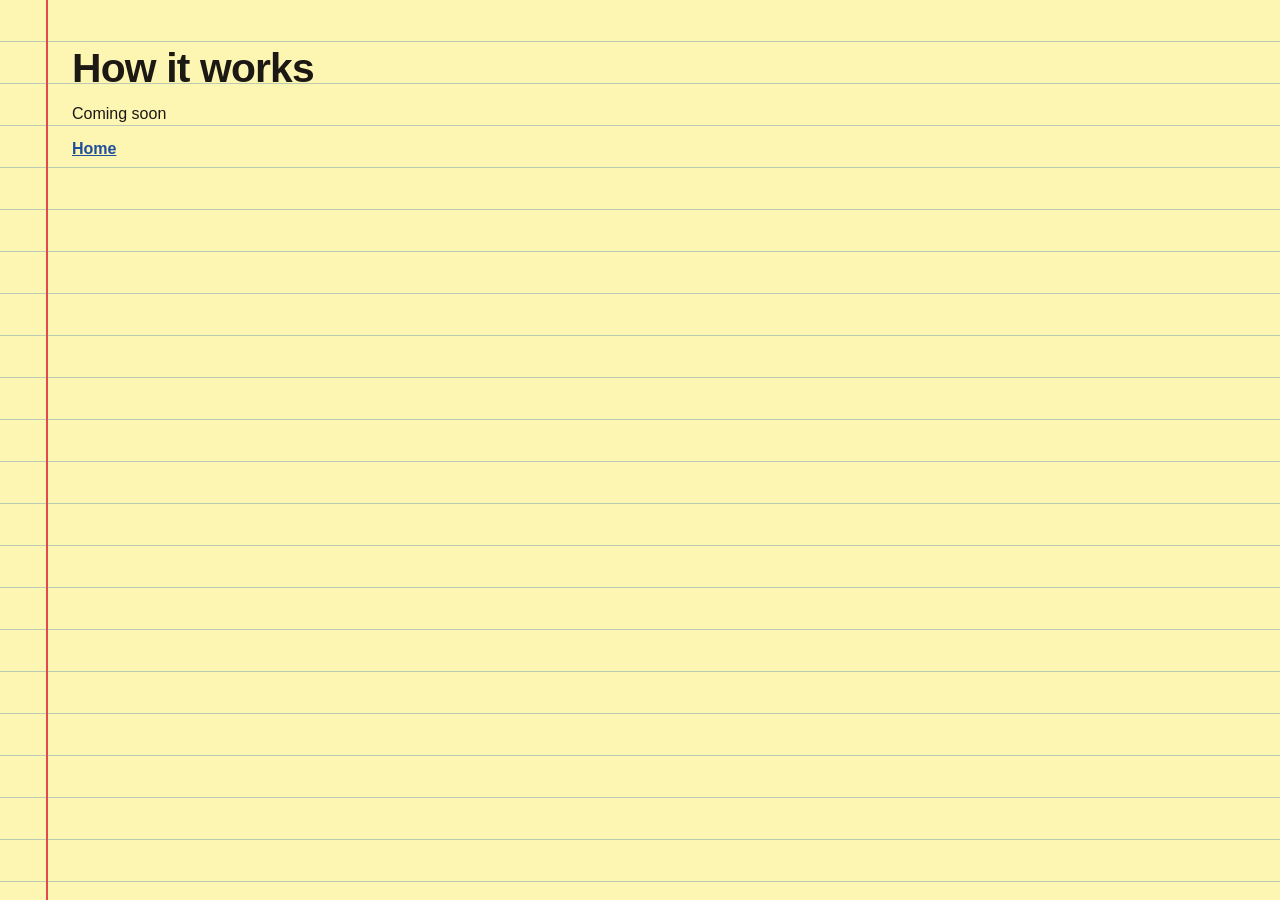
==== about.html @ 4527d7ee "Add the Conscientiousness System beta as a static site. The homepage is a legal-pad schedule you can" ====
<!DOCTYPE html>
<html lang="en">
<head>
  <meta charset="utf-8">
  <meta name="viewport" content="width=device-width, initial-scale=1">
  <meta name="color-scheme" content="light">
  <title>How it works</title>
  <link rel="icon" href="data:image/svg+xml,%3Csvg xmlns='http://www.w3.org/2000/svg' viewBox='0 0 16 16'%3E%3Crect fill='%23fdf6b2' width='16' height='16'/%3E%3Cpath stroke='%23e24b4b' stroke-width='1.2' d='M4 .5v15'/%3E%3C/svg%3E">
  <link rel="stylesheet" href="styles.css">
</head>
<body>
  <main class="about">
    <h1>How it works</h1>
    <p>Coming soon</p>
    <p><a href="index.html">Home</a></p>
  </main>
</body>
</html>
---- styles.css ----
/* Legal pad: pale yellow, faint blue rules, red left margin.
   The background is fixed so the rules stay put while the page scrolls. */

:root {
  --pad: #fdf6b2;
  --ink: #1c1914;
  --muted: #3f3a30;
  --line: rgba(47, 108, 176, 0.32);
  --margin: #e24b4b;
  --blue: #1e4e9c;
  --blue-dark: #163a76;
  --white: #ffffff;
  --row: 42px;
  --focus: #1e4e9c;
}

* { box-sizing: border-box; }

html {
  min-height: 100%;
  background-color: var(--pad);
  background-image:
    linear-gradient(
      to right,
      transparent 0 46px,
      var(--margin) 46px 48px,
      transparent 48px
    ),
    repeating-linear-gradient(
      to bottom,
      transparent 0,
      transparent calc(var(--row) - 1px),
      var(--line) calc(var(--row) - 1px),
      var(--line) var(--row)
    );
  background-attachment: fixed, fixed;
  background-repeat: no-repeat, repeat;
  background-size: 100% 100%, 100% var(--row);
}

body {
  margin: 0;
  min-height: 100%;
  background: transparent;
  color: var(--ink);
  font-family: "Segoe UI", "Helvetica Neue", Arial, sans-serif;
  font-size: 16px;
  line-height: 1.4;
  padding: 28px 24px 72px 72px;
}

h1, h2, h3 { font-weight: 700; line-height: 1.2; color: var(--ink); }
h1 { font-size: clamp(1.85rem, 4vw, 2.55rem); margin: 0 0 0.65rem; letter-spacing: -0.02em; }
h2 { font-size: 1.3rem; margin: 0 0 0.45rem; }
h3 { font-size: 1.15rem; margin: 0 0 0.75rem; }

p { margin: 0 0 0.75rem; }

a { color: var(--blue); }
a:hover { color: var(--blue-dark); }

.hero,
#mode-choice,
#guided,
#builder {
  max-width: 720px;
}

.hero { margin: 0.5rem 0 1.75rem; }

.subhead {
  margin: 0 0 1.15rem;
  font-size: 1.15rem;
  color: var(--ink);
  max-width: 40rem;
}

.hero-actions,
.mode-actions,
.guided-nav,
.grid-actions {
  display: flex;
  flex-wrap: wrap;
  align-items: center;
  gap: 0.7rem;
}

.btn {
  display: inline-flex;
  align-items: center;
  justify-content: center;
  min-height: 44px;
  padding: 0.5rem 1.05rem;
  border-radius: 6px;
  border: 2px solid var(--blue);
  font: inherit;
  font-weight: 650;
  text-decoration: none;
  cursor: pointer;
  line-height: 1.2;
}

.btn-primary { background: var(--blue); color: #fff; }
.btn-primary:hover { background: var(--blue-dark); border-color: var(--blue-dark); color: #fff; }
.btn-secondary { background: transparent; color: var(--blue-dark); }
.btn-secondary:hover { background: rgba(30, 78, 156, 0.08); }

.btn-text {
  background: transparent;
  border: 0;
  color: var(--blue);
  font: inherit;
  font-weight: 650;
  text-decoration: underline;
  text-underline-offset: 3px;
  min-height: 44px;
  padding: 0.4rem 0.2rem;
  cursor: pointer;
}

button:disabled { opacity: 0.45; cursor: not-allowed; }

:focus { outline: none; }
:focus-visible {
  outline: 2px solid var(--focus);
  outline-offset: 2px;
}

.panel { margin: 0 0 1.4rem; }

.step-label {
  font-size: 0.85rem;
  font-weight: 700;
  letter-spacing: 0.04em;
  text-transform: uppercase;
  color: var(--muted);
  margin-bottom: 0.6rem;
}

.hint { color: var(--muted); font-size: 0.95rem; }

.note {
  margin-top: 0.75rem;
  color: #7a2e2e;
  font-weight: 650;
}

label { display: block; font-weight: 650; margin-bottom: 0.3rem; }

input[type="time"],
input[type="number"],
input[type="text"] {
  display: block;
  width: min(100%, 220px);
  min-height: 44px;
  padding: 0.4rem 0.55rem;
  border: 1px solid rgba(40, 60, 100, 0.35);
  border-radius: 4px;
  background: var(--white);
  color: var(--ink);
  font: inherit;
}

fieldset {
  border: 1px solid rgba(40, 60, 100, 0.25);
  border-radius: 6px;
  margin: 0 0 0.8rem;
  padding: 0.7rem 0.8rem 0.85rem;
  background: transparent;
}

legend { font-weight: 700; padding: 0 0.3rem; }

.choice-grid {
  display: flex;
  flex-wrap: wrap;
  gap: 0.45rem 0.9rem;
}

.choice-grid label {
  display: inline-flex;
  align-items: center;
  gap: 0.4rem;
  min-height: 44px;
  margin: 0;
  font-weight: 550;
  cursor: pointer;
}

input[type="checkbox"],
input[type="radio"] {
  width: 1.15rem;
  height: 1.15rem;
  accent-color: var(--blue);
}

.time-pair {
  display: flex;
  flex-wrap: wrap;
  gap: 1rem;
}

.meal-row {
  display: flex;
  flex-wrap: wrap;
  align-items: end;
  gap: 0.5rem 0.75rem;
  margin-bottom: 0.7rem;
}

.meal-row label { width: 7rem; margin-bottom: 0.55rem; }
.meal-row input { width: 160px; }

.guided-nav { margin-top: 0.4rem; }

.pool { margin: 0 0 1.1rem; }

.pool ul {
  list-style: none;
  margin: 0;
  padding: 0;
  display: flex;
  flex-wrap: wrap;
  gap: 0.5rem;
}

.chip {
  display: inline-flex;
  align-items: center;
  gap: 0.45rem;
  max-width: 100%;
  min-height: 42px;
  padding: 0.25rem 0.35rem 0.25rem 0.7rem;
  background: var(--white);
  border: 1px solid rgba(40, 60, 100, 0.3);
  border-radius: 999px;
  cursor: grab;
  touch-action: none;
}

.chip.is-dragging { opacity: 0.4; }

.chip-text { font-weight: 650; }
.chip-time { color: var(--muted); font-size: 0.92rem; }

.chip-add {
  width: 32px;
  height: 32px;
  border: 0;
  border-radius: 50%;
  background: var(--blue);
  color: #fff;
  font: inherit;
  font-size: 1.25rem;
  line-height: 1;
  cursor: pointer;
  flex: 0 0 auto;
}

.chip-add:hover { background: var(--blue-dark); }

#grid-wrap {
  width: 100%;
  max-width: 720px;
  margin: 0.35rem 0 0.8rem;
}

#grid-wrap.chip-over {
  outline: 2px dashed var(--blue);
  outline-offset: 3px;
}

#grid {
  width: 100%;
  border-collapse: collapse;
  table-layout: fixed;
  background: transparent;
}

#grid caption { caption-side: bottom; }

col.col-delete { width: 32px; }
col.col-task { width: 24%; }
col.col-time { width: 20%; }
col.col-status { width: 16%; }

#grid th,
#grid td {
  border: 1px solid rgba(55, 85, 140, 0.28);
  vertical-align: top;
  background: transparent;
  overflow-wrap: break-word;
  word-break: normal;
}

#grid th {
  font-size: 0.68rem;
  font-weight: 700;
  line-height: 1.25;
  text-align: left;
  padding: 6px 4px;
  vertical-align: bottom;
}

#grid th.fn,
#grid td.fn {
  background: var(--white);
}

#grid td.fn { padding: 0; }

.cell-edit,
.cell-readonly {
  display: block;
  box-sizing: border-box;
  min-height: var(--row);
  padding: 9px 6px;
  line-height: 1.3;
  white-space: pre-wrap;
  overflow-wrap: anywhere;
}

.cell-edit { cursor: text; }

.cell-edit:focus {
  outline: 2px solid var(--focus);
  outline-offset: -2px;
}

.cell-edit.is-empty:not(:focus)::before {
  content: attr(data-placeholder);
  color: #5e584c;
}

.task-cell { position: relative; }

.drag-handle {
  display: none;
  position: absolute;
  left: 0;
  top: 0;
  bottom: 0;
  width: 22px;
  border: 0;
  padding: 0;
  background: #fff;
  color: transparent;
  font-size: 0;
  cursor: grab;
  touch-action: none;
  z-index: 1;
}

/* Two columns of three dots: the ⋮⋮ grip, drawn so it stays crisp on the left edge. */
.drag-handle::before {
  content: "";
  display: block;
  width: 9px;
  height: 15px;
  background-image: radial-gradient(circle, #3c4654 1.15px, transparent 1.3px);
  background-size: 4.5px 5px;
  background-position: center;
}

.row-delete {
  display: inline-flex;
  align-items: center;
  justify-content: center;
  width: 28px;
  height: 28px;
  margin: 6px 1px;
  border: 0;
  border-radius: 4px;
  background: transparent;
  color: #8a3030;
  font-size: 1.15rem;
  line-height: 1;
  cursor: pointer;
}

.row-delete:hover { background: rgba(226, 75, 75, 0.15); }

tr.drop-target td.drop-col { box-shadow: inset 0 3px 0 var(--blue); }

.cell-edit.is-source { opacity: 0.35; }

.drag-ghost {
  position: fixed;
  z-index: 40;
  pointer-events: none;
  max-width: 240px;
  padding: 6px 10px;
  background: #fff;
  border: 1px solid var(--blue);
  box-shadow: 0 8px 18px rgba(40, 40, 20, 0.18);
  font-size: 0.95rem;
}

body.is-dragging,
body.is-dragging .cell-edit { cursor: grabbing; user-select: none; }

.cap-msg {
  margin: 0;
  min-height: 1.3em;
  color: #8a2424;
  font-weight: 700;
}

.about { max-width: 40rem; padding-top: 1rem; }
.about a { font-weight: 700; }

.sr-only {
  position: absolute;
  width: 1px;
  height: 1px;
  padding: 0;
  margin: -1px;
  overflow: hidden;
  clip: rect(0, 0, 0, 0);
  white-space: nowrap;
  border: 0;
}

@media (pointer: coarse), (max-width: 800px) {
  .drag-handle { display: inline-flex; align-items: center; justify-content: center; }
  .task-cell .cell-edit { padding-left: 22px; }
}

@media (max-width: 640px) {
  html {
    background-image:
      linear-gradient(
        to right,
        transparent 0 20px,
        var(--margin) 20px 22px,
        transparent 22px
      ),
      repeating-linear-gradient(
        to bottom,
        transparent 0,
        transparent calc(var(--row) - 1px),
        var(--line) calc(var(--row) - 1px),
        var(--line) var(--row)
      );
    background-attachment: fixed, fixed;
  }

  body { padding: 18px 12px 48px 34px; }

  .hero,
  #mode-choice,
  #guided,
  #builder,
  #grid-wrap { max-width: none; width: 100%; }

  #grid th { font-size: 0.62rem; padding: 4px 3px; }
  .cell-edit, .cell-readonly { padding: 8px 4px; font-size: 0.92rem; }
  .task-cell .cell-edit { padding-left: 22px; }
  col.col-task { width: 28%; }
  col.col-time { width: 26%; }
  col.col-status { width: 16%; }
  .meal-row label { width: 100%; margin-bottom: 0.2rem; }
}

@media (prefers-reduced-motion: reduce) {
  html { scroll-behavior: auto; }
}
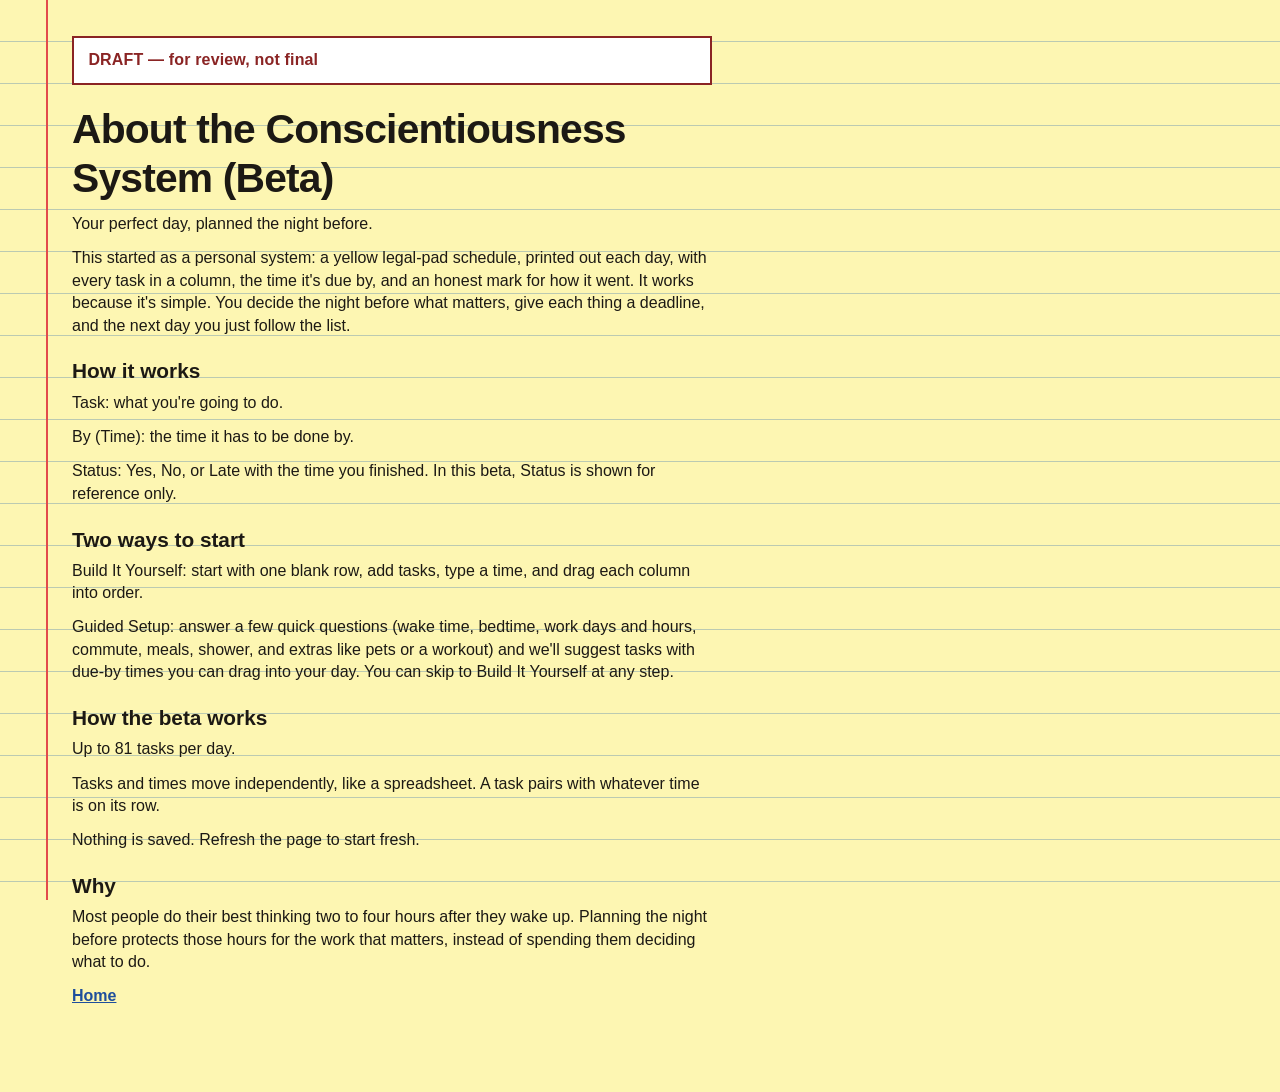
==== commit e43cd067: "Replace the About page with the review draft. The Read about page now carries the draft copy, a revi" ====
--- a/about.html
+++ b/about.html
@@ -4,14 +4,34 @@
   <meta charset="utf-8">
   <meta name="viewport" content="width=device-width, initial-scale=1">
   <meta name="color-scheme" content="light">
-  <title>How it works</title>
+  <title>About the Conscientiousness System (Beta)</title>
   <link rel="icon" href="data:image/svg+xml,%3Csvg xmlns='http://www.w3.org/2000/svg' viewBox='0 0 16 16'%3E%3Crect fill='%23fdf6b2' width='16' height='16'/%3E%3Cpath stroke='%23e24b4b' stroke-width='1.2' d='M4 .5v15'/%3E%3C/svg%3E">
   <link rel="stylesheet" href="styles.css">
 </head>
 <body>
   <main class="about">
-    <h1>How it works</h1>
-    <p>Coming soon</p>
+    <p class="draft-banner" role="status">DRAFT — for review, not final</p>
+    <h1>About the Conscientiousness System (Beta)</h1>
+    <p>Your perfect day, planned the night before.</p>
+    <p>This started as a personal system: a yellow legal-pad schedule, printed out each day, with every task in a column, the time it's due by, and an honest mark for how it went. It works because it's simple. You decide the night before what matters, give each thing a deadline, and the next day you just follow the list.</p>
+
+    <h2>How it works</h2>
+    <p>Task: what you're going to do.</p>
+    <p>By (Time): the time it has to be done by.</p>
+    <p>Status: Yes, No, or Late with the time you finished. In this beta, Status is shown for reference only.</p>
+
+    <h2>Two ways to start</h2>
+    <p>Build It Yourself: start with one blank row, add tasks, type a time, and drag each column into order.</p>
+    <p>Guided Setup: answer a few quick questions (wake time, bedtime, work days and hours, commute, meals, shower, and extras like pets or a workout) and we'll suggest tasks with due-by times you can drag into your day. You can skip to Build It Yourself at any step.</p>
+
+    <h2>How the beta works</h2>
+    <p>Up to 81 tasks per day.</p>
+    <p>Tasks and times move independently, like a spreadsheet. A task pairs with whatever time is on its row.</p>
+    <p>Nothing is saved. Refresh the page to start fresh.</p>
+
+    <h2>Why</h2>
+    <p>Most people do their best thinking two to four hours after they wake up. Planning the night before protects those hours for the work that matters, instead of spending them deciding what to do.</p>
+
     <p><a href="index.html">Home</a></p>
   </main>
 </body>
--- a/styles.css
+++ b/styles.css
@@ -280,9 +280,9 @@
 #grid caption { caption-side: bottom; }
 
 col.col-delete { width: 32px; }
-col.col-task { width: 24%; }
-col.col-time { width: 20%; }
-col.col-status { width: 16%; }
+col.col-status { width: 50%; }
+col.col-task { width: calc((50% - 32px) / 2); }
+col.col-time { width: calc((50% - 32px) / 2); }
 
 #grid th,
 #grid td {
@@ -406,8 +406,20 @@
   font-weight: 700;
 }
 
-.about { max-width: 40rem; padding-top: 1rem; }
+.about { max-width: 40rem; padding-top: 0.5rem; }
 .about a { font-weight: 700; }
+.about h2 { margin-top: 1.4rem; }
+
+.draft-banner {
+  display: block;
+  margin: 0 0 1.25rem;
+  padding: 0.7rem 0.9rem;
+  border: 2px solid #8a2424;
+  background: #fff;
+  color: #8a2424;
+  font-weight: 700;
+  letter-spacing: 0.01em;
+}
 
 .sr-only {
   position: absolute;
@@ -456,9 +468,6 @@
   #grid th { font-size: 0.62rem; padding: 4px 3px; }
   .cell-edit, .cell-readonly { padding: 8px 4px; font-size: 0.92rem; }
   .task-cell .cell-edit { padding-left: 22px; }
-  col.col-task { width: 28%; }
-  col.col-time { width: 26%; }
-  col.col-status { width: 16%; }
   .meal-row label { width: 100%; margin-bottom: 0.2rem; }
 }
 
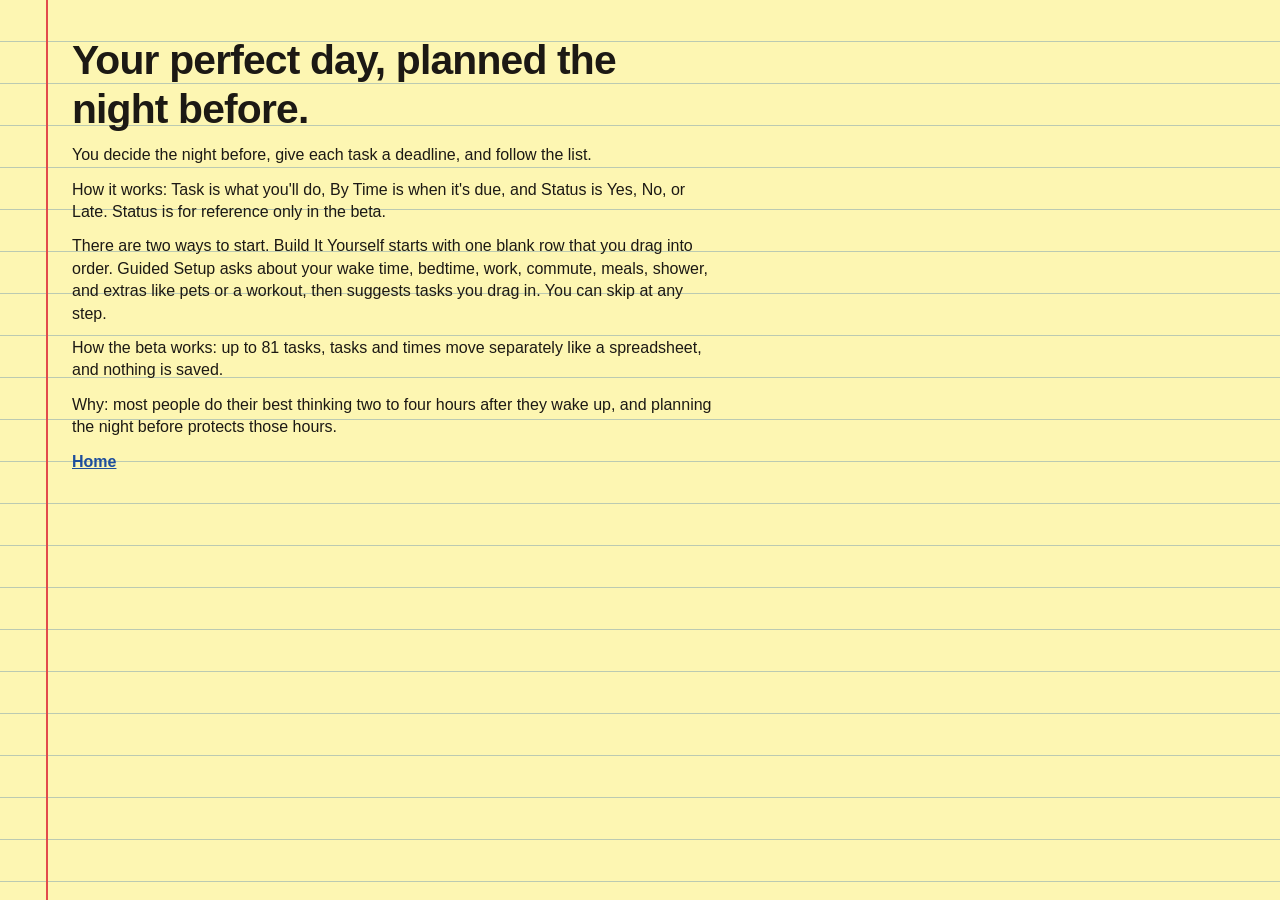
==== commit df473f90: "Use the approved About page copy. The draft banner is gone. The page keeps the legal pad, a short Ab" ====
--- a/about.html
+++ b/about.html
@@ -4,34 +4,18 @@
   <meta charset="utf-8">
   <meta name="viewport" content="width=device-width, initial-scale=1">
   <meta name="color-scheme" content="light">
-  <title>About the Conscientiousness System (Beta)</title>
+  <title>About</title>
   <link rel="icon" href="data:image/svg+xml,%3Csvg xmlns='http://www.w3.org/2000/svg' viewBox='0 0 16 16'%3E%3Crect fill='%23fdf6b2' width='16' height='16'/%3E%3Cpath stroke='%23e24b4b' stroke-width='1.2' d='M4 .5v15'/%3E%3C/svg%3E">
   <link rel="stylesheet" href="styles.css">
 </head>
 <body>
   <main class="about">
-    <p class="draft-banner" role="status">DRAFT — for review, not final</p>
-    <h1>About the Conscientiousness System (Beta)</h1>
-    <p>Your perfect day, planned the night before.</p>
-    <p>This started as a personal system: a yellow legal-pad schedule, printed out each day, with every task in a column, the time it's due by, and an honest mark for how it went. It works because it's simple. You decide the night before what matters, give each thing a deadline, and the next day you just follow the list.</p>
-
-    <h2>How it works</h2>
-    <p>Task: what you're going to do.</p>
-    <p>By (Time): the time it has to be done by.</p>
-    <p>Status: Yes, No, or Late with the time you finished. In this beta, Status is shown for reference only.</p>
-
-    <h2>Two ways to start</h2>
-    <p>Build It Yourself: start with one blank row, add tasks, type a time, and drag each column into order.</p>
-    <p>Guided Setup: answer a few quick questions (wake time, bedtime, work days and hours, commute, meals, shower, and extras like pets or a workout) and we'll suggest tasks with due-by times you can drag into your day. You can skip to Build It Yourself at any step.</p>
-
-    <h2>How the beta works</h2>
-    <p>Up to 81 tasks per day.</p>
-    <p>Tasks and times move independently, like a spreadsheet. A task pairs with whatever time is on its row.</p>
-    <p>Nothing is saved. Refresh the page to start fresh.</p>
-
-    <h2>Why</h2>
-    <p>Most people do their best thinking two to four hours after they wake up. Planning the night before protects those hours for the work that matters, instead of spending them deciding what to do.</p>
-
+    <h1>Your perfect day, planned the night before.</h1>
+    <p>You decide the night before, give each task a deadline, and follow the list.</p>
+    <p>How it works: Task is what you'll do, By Time is when it's due, and Status is Yes, No, or Late. Status is for reference only in the beta.</p>
+    <p>There are two ways to start. Build It Yourself starts with one blank row that you drag into order. Guided Setup asks about your wake time, bedtime, work, commute, meals, shower, and extras like pets or a workout, then suggests tasks you drag in. You can skip at any step.</p>
+    <p>How the beta works: up to 81 tasks, tasks and times move separately like a spreadsheet, and nothing is saved.</p>
+    <p>Why: most people do their best thinking two to four hours after they wake up, and planning the night before protects those hours.</p>
     <p><a href="index.html">Home</a></p>
   </main>
 </body>
--- a/styles.css
+++ b/styles.css
@@ -408,18 +408,6 @@
 
 .about { max-width: 40rem; padding-top: 0.5rem; }
 .about a { font-weight: 700; }
-.about h2 { margin-top: 1.4rem; }
-
-.draft-banner {
-  display: block;
-  margin: 0 0 1.25rem;
-  padding: 0.7rem 0.9rem;
-  border: 2px solid #8a2424;
-  background: #fff;
-  color: #8a2424;
-  font-weight: 700;
-  letter-spacing: 0.01em;
-}
 
 .sr-only {
   position: absolute;
